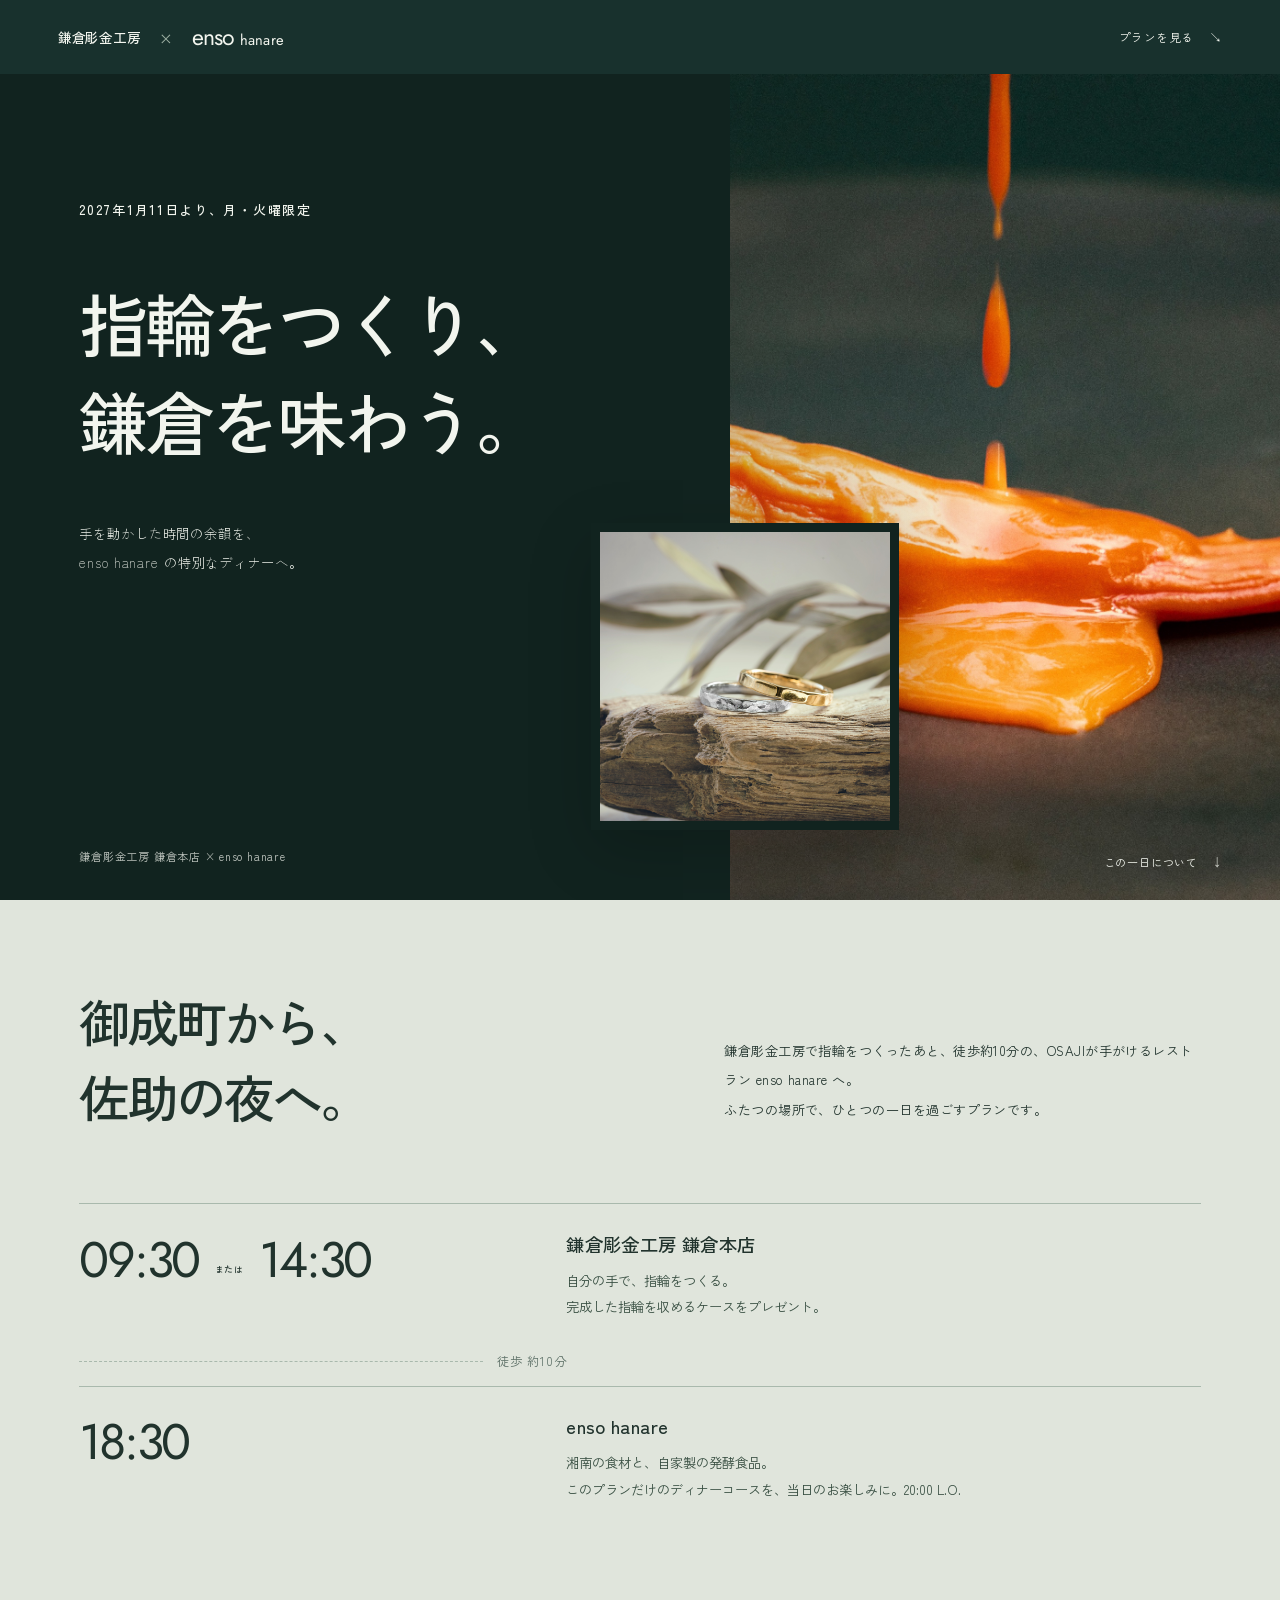
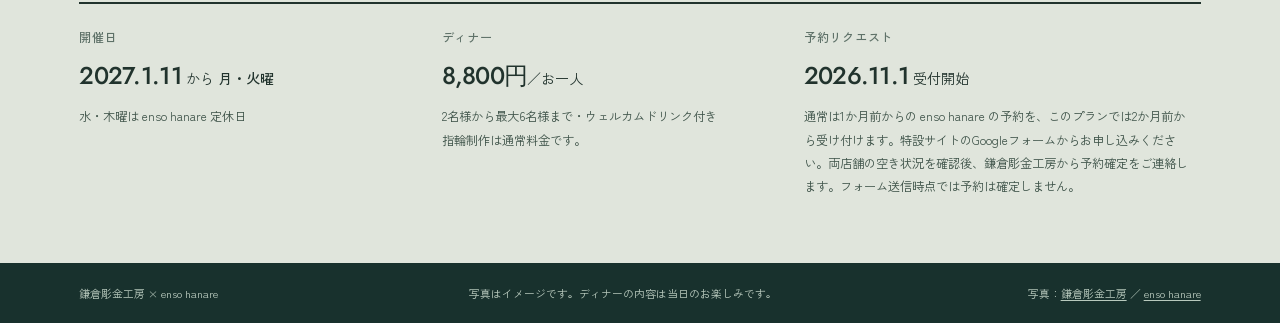
==== frontend-design/index.html @ 15d10b27 "Add frontend-design collaboration preview" ====
<!doctype html>
<html lang="ja">
  <head>
    <meta charset="utf-8" />
    <meta name="viewport" content="width=device-width, initial-scale=1" />
    <meta name="theme-color" content="#18312d" />
    <meta name="robots" content="noindex,nofollow,noarchive" />
    <meta name="description" content="鎌倉彫金工房で指輪をつくり、enso hanareで特別なディナーを。2027年1月11日から月曜・火曜限定でお楽しみいただけるコラボレーションプラン。" />
    <title>指輪をつくり、鎌倉を味わう。｜鎌倉彫金工房 × enso hanare</title>
    <link rel="preconnect" href="https://fonts.googleapis.com" />
    <link rel="preconnect" href="https://fonts.gstatic.com" crossorigin />
    <link href="https://fonts.googleapis.com/css2?family=Jost:wght@400;500;600&family=Zen+Kaku+Gothic+New:wght@300;400;500;700&display=swap" rel="stylesheet" />
    <link rel="preload" href="assets/enso-hanare-instagram-web.jpg" as="image" />
    <link rel="stylesheet" href="styles.css" />
  </head>
  <body>
    <a class="skip-link" href="#main">本文へ移動</a>

    <header class="masthead">
      <div class="brand-lockup" aria-label="鎌倉彫金工房とenso hanareの共同企画">
        <a href="https://kamakura-chokin.com/" target="_blank" rel="noopener noreferrer">鎌倉彫金工房</a>
        <span class="brand-cross" aria-hidden="true">×</span>
        <a class="enso-wordmark" href="https://www.enso-osaji.net/" target="_blank" rel="noopener noreferrer">enso <span>hanare</span></a>
      </div>
      <a class="masthead-link" href="#experience">プランを見る <span aria-hidden="true">↘</span></a>
    </header>

    <main id="main">
      <section class="hero" aria-labelledby="hero-title">
        <figure class="hero-food">
          <img src="assets/enso-hanare-instagram-web.jpg" width="1350" height="1800" alt="enso hanareの料理を仕上げる、ソースを注ぐ瞬間" fetchpriority="high" decoding="async" />
        </figure>
        <figure class="hero-rings">
          <img src="assets/kamakura-rings-instagram.jpg" width="4096" height="4096" alt="木の上に置かれた手づくりの指輪" decoding="async" />
        </figure>

        <div class="hero-content">
          <p class="hero-date">2027年1月11日より、月・火曜限定</p>
          <h1 id="hero-title">指輪をつくり、<br />鎌倉を味わう。</h1>
          <p class="hero-intro">手を動かした時間の余韻を、<br />enso hanare の特別なディナーへ。</p>
        </div>
        <div class="hero-bottom">
          <span>鎌倉彫金工房 鎌倉本店 × enso hanare</span>
          <a href="#experience">この一日について <span aria-hidden="true">↓</span></a>
        </div>
      </section>

      <section class="experience" id="experience" aria-labelledby="experience-title">
        <div class="experience-inner">
          <div class="experience-head">
            <h2 id="experience-title">御成町から、<br />佐助の夜へ。</h2>
            <p>鎌倉彫金工房で指輪をつくったあと、徒歩約10分の、OSAJIが手がけるレストラン enso hanare へ。<br />ふたつの場所で、ひとつの一日を過ごすプランです。</p>
          </div>

          <div class="day-route" aria-label="当日の流れ">
            <article class="route-stop">
              <div class="route-time">09:30 <span>または</span> 14:30</div>
              <div class="route-text">
                <h3>鎌倉彫金工房 鎌倉本店</h3>
                <p>自分の手で、指輪をつくる。<br />完成した指輪を収めるケースをプレゼント。</p>
              </div>
            </article>
            <div class="route-walk"><span aria-hidden="true"></span>徒歩 約10分</div>
            <article class="route-stop route-stop-dinner">
              <div class="route-time">18:30</div>
              <div class="route-text">
                <h3>enso hanare</h3>
                <p>湘南の食材と、自家製の発酵食品。<br />このプランだけのディナーコースを、当日のお楽しみに。20:00 L.O.</p>
              </div>
            </article>
          </div>

          <div class="plan-details">
            <div class="detail-block detail-date">
              <h3>開催日</h3>
              <p><strong>2027.1.11</strong> から <strong>月・火曜</strong></p>
              <small>水・木曜は enso hanare 定休日</small>
            </div>
            <div class="detail-block detail-price">
              <h3>ディナー</h3>
              <p><strong>8,800円</strong>／お一人</p>
              <small>2名様から最大6名様まで・ウェルカムドリンク付き<br />指輪制作は通常料金です。</small>
            </div>
            <div class="detail-block detail-reservation">
              <h3>予約リクエスト</h3>
              <p><strong>2026.11.1</strong> 受付開始</p>
              <small>通常は1か月前からの enso hanare の予約を、このプランでは2か月前から受け付けます。特設サイトのGoogleフォームからお申し込みください。両店舗の空き状況を確認後、鎌倉彫金工房から予約確定をご連絡します。フォーム送信時点では予約は確定しません。</small>
            </div>
          </div>
        </div>
      </section>
    </main>

    <footer class="site-footer">
      <span>鎌倉彫金工房 × enso hanare</span>
      <span>写真はイメージです。ディナーの内容は当日のお楽しみです。</span>
      <span>写真：<a href="https://www.instagram.com/kamakura_chokin/p/DdTVsb1GgyL/" target="_blank" rel="noopener noreferrer">鎌倉彫金工房</a> ／ <a href="https://www.instagram.com/enso_hanare/p/DdVPFkDokkN/" target="_blank" rel="noopener noreferrer">enso hanare</a></span>
    </footer>
  </body>
</html>
---- frontend-design/styles.css ----
:root {
  --forest: #18312d;
  --forest-deep: #11231f;
  --stone: #e0e5dc;
  --chalk: #f2f5ee;
  --print: #21332d;
  --muted: #5e7168;
  --rule: #a9b9ad;
  --body: "Zen Kaku Gothic New", "Hiragino Kaku Gothic ProN", sans-serif;
  --figures: "Jost", sans-serif;
}

*, *::before, *::after { box-sizing: border-box; }
html { scroll-behavior: smooth; }
body { min-width: 320px; margin: 0; background: var(--forest); color: var(--chalk); font-family: var(--body); -webkit-font-smoothing: antialiased; }
img { display: block; width: 100%; height: 100%; object-fit: cover; }
figure, h1, h2, h3, p { margin: 0; }
a { color: inherit; }
a:focus-visible { outline: 2px solid currentColor; outline-offset: 5px; }
.skip-link { position: absolute; z-index: 20; top: -5rem; left: 1rem; padding: .75rem 1rem; background: var(--chalk); color: var(--print); }
.skip-link:focus-visible { top: 1rem; }

.masthead { height: 74px; padding: 0 clamp(1.35rem, 4.5vw, 5.5rem); display: flex; justify-content: space-between; align-items: center; gap: 1rem; background: var(--forest); }
.brand-lockup { display: flex; align-items: center; gap: clamp(.75rem, 1.5vw, 1.6rem); min-width: 0; white-space: nowrap; }
.brand-lockup a { text-decoration: none; }
.brand-lockup a:hover, .masthead-link:hover, .hero-bottom a:hover { opacity: .68; }
.brand-lockup > a:first-child { font-size: clamp(.72rem, 1.05vw, .98rem); font-weight: 500; letter-spacing: .07em; }
.brand-cross { color: #9db0a3; font-family: var(--figures); font-size: 1.25rem; font-weight: 300; }
.enso-wordmark { font-family: var(--figures); font-size: clamp(1.18rem, 1.8vw, 1.65rem); font-weight: 400; letter-spacing: -.04em; }
.enso-wordmark span { font-size: .64em; letter-spacing: .01em; }
.masthead-link { flex: none; text-decoration: none; font-size: .72rem; letter-spacing: .05em; }
.masthead-link span { padding-left: .7rem; font-family: var(--figures); font-size: 1.1em; }

.hero { position: relative; min-height: max(680px, calc(100svh - 74px)); overflow: hidden; background: var(--forest-deep); }
.hero-food { position: absolute; inset: 0 0 0 57%; }
.hero-food img { object-position: center 50%; }
.hero-food::after { content: ""; position: absolute; inset: 0; background: linear-gradient(90deg, rgb(17 35 31 / .17), transparent 48%); pointer-events: none; }
.hero-rings { position: absolute; z-index: 2; width: clamp(240px, 24vw, 370px); aspect-ratio: 1; left: calc(57% - clamp(240px, 24vw, 370px) * .45); bottom: 8.5%; border: 9px solid var(--forest-deep); box-shadow: 0 20px 60px rgb(0 0 0 / .18); }
.hero-rings img { object-position: center 59%; }
.hero-content { position: relative; z-index: 1; width: 59%; padding: clamp(6rem, 14vh, 11rem) 3rem 10rem clamp(1.35rem, 6.2vw, 7.4rem); }
.hero-date { margin-bottom: clamp(2.5rem, 6vh, 5rem); font-size: clamp(.78rem, 1.02vw, .95rem); font-weight: 500; letter-spacing: .13em; }
h1 { font-size: clamp(3.3rem, 5.4vw, 6.25rem); font-weight: 500; letter-spacing: -.045em; line-height: 1.42; white-space: nowrap; }
.hero-intro { margin-top: clamp(2.3rem, 5.5vh, 4.3rem); font-size: clamp(.84rem, 1vw, 1rem); font-weight: 300; line-height: 2.2; letter-spacing: .065em; }
.hero-bottom { position: absolute; z-index: 3; bottom: 1.6rem; left: clamp(1.35rem, 6.2vw, 7.4rem); right: clamp(1.35rem, 4.5vw, 5.5rem); display: flex; justify-content: space-between; gap: 2rem; font-size: .69rem; letter-spacing: .07em; }
.hero-bottom span { opacity: .77; }
.hero-bottom a { text-decoration: none; white-space: nowrap; }
.hero-bottom a span { padding-left: .7rem; font-family: var(--figures); font-size: 1.1rem; }

.experience { min-height: 100svh; padding: clamp(4rem, 6.6vw, 7rem) clamp(1.35rem, 6.2vw, 7.4rem) clamp(4rem, 5vw, 6rem); background: var(--stone); color: var(--print); }
.experience-inner { max-width: 1480px; margin: 0 auto; }
.experience-head { display: grid; grid-template-columns: 1fr minmax(25rem, .82fr); align-items: end; gap: 4rem; }
h2 { font-size: clamp(2.45rem, 4vw, 4.6rem); font-weight: 500; letter-spacing: -.055em; line-height: 1.45; }
.experience-head > p { padding-bottom: .55rem; font-size: clamp(.82rem, 1vw, .96rem); line-height: 2.25; letter-spacing: .035em; }
.day-route { margin-top: clamp(3rem, 5.5vw, 5.5rem); }
.route-stop { display: grid; grid-template-columns: minmax(15.5rem, .8fr) minmax(0, 1.2fr); gap: clamp(2rem, 5vw, 6rem); align-items: start; padding: 1.65rem 0 1.75rem; border-top: 1px solid var(--rule); }
.route-time { font-family: var(--figures); font-size: clamp(2.65rem, 3.9vw, 4.7rem); font-weight: 400; letter-spacing: -.045em; line-height: 1.2; white-space: nowrap; }
.route-time span { display: inline-block; padding: 0 .35em; font-family: var(--body); font-size: .18em; font-weight: 500; letter-spacing: .05em; vertical-align: .45em; }
.route-text h3 { margin-bottom: .7rem; font-size: clamp(1.15rem, 1.35vw, 1.45rem); font-weight: 500; letter-spacing: .02em; }
.route-text p { color: #364d40; font-size: clamp(.83rem, .95vw, .96rem); line-height: 2; }
.route-walk { display: flex; align-items: center; gap: .9rem; padding: .2rem 0 1rem; color: var(--muted); font-size: .77rem; letter-spacing: .07em; }
.route-walk span { width: clamp(15.5rem, 36%, 36rem); border-top: 1px dashed var(--rule); }
.route-stop-dinner { padding-top: 1.6rem; border-top: 1px solid var(--rule); }
.plan-details { display: grid; grid-template-columns: .93fr .93fr 1.14fr; gap: clamp(1.8rem, 3vw, 4rem); margin-top: clamp(3.5rem, 5.5vw, 6rem); padding-top: 1.5rem; border-top: 2px solid var(--print); }
.detail-block h3 { margin-bottom: .8rem; color: var(--muted); font-size: .76rem; font-weight: 500; letter-spacing: .065em; }
.detail-block p { margin-bottom: .75rem; font-size: clamp(.88rem, 1vw, 1rem); }
.detail-block p strong { font-family: var(--figures); font-size: clamp(1.5rem, 1.9vw, 2rem); font-weight: 500; letter-spacing: -.03em; }
.detail-date p strong:last-child { font-family: var(--body); font-size: 1em; font-weight: 500; letter-spacing: 0; }
.detail-block small { display: block; max-width: 24rem; color: #3d5248; font-size: .77rem; line-height: 1.9; }
.site-footer { display: flex; justify-content: space-between; flex-wrap: wrap; gap: .8rem 2rem; padding: 1.3rem clamp(1.35rem, 6.2vw, 7.4rem); background: var(--forest); color: #b8c9bd; font-size: .68rem; line-height: 1.7; }
.site-footer a { text-underline-offset: .2em; }

@media (max-width: 1060px) {
  .hero-content { width: 64%; }
  h1 { font-size: clamp(3.2rem, 5.3vw, 4.7rem); }
  .experience-head { grid-template-columns: 1fr minmax(20rem, .8fr); gap: 2rem; }
  .route-stop { grid-template-columns: 17rem 1fr; }
}
@media (max-width: 760px) {
  .masthead { height: 64px; }
  .brand-lockup { gap: .6rem; }
  .brand-lockup > a:first-child { font-size: .68rem; letter-spacing: .02em; }
  .enso-wordmark { font-size: 1.18rem; }
  .masthead-link { display: none; }
  .hero { min-height: 0; padding-top: 43svh; overflow: visible; }
  .hero-food { inset: 0 0 auto 0; height: 43svh; }
  .hero-food img { object-position: center 60%; }
  .hero-food::after { background: linear-gradient(0deg, rgb(17 35 31 / .2), transparent 50%); }
  .hero-rings { width: clamp(130px, 35vw, 220px); left: auto; right: 6vw; top: calc(43svh - clamp(130px, 35vw, 220px) * .48); bottom: auto; border-width: 6px; }
  .hero-content { width: 100%; min-height: 26rem; padding: clamp(4rem, 11vw, 6rem) 1.5rem 7rem; }
  .hero-date { max-width: 58%; margin-bottom: 2rem; font-size: .7rem; line-height: 1.6; }
  h1 { font-size: clamp(2.45rem, 8vw, 4rem); line-height: 1.5; letter-spacing: -.055em; }
  .hero-intro { margin-top: 1.7rem; font-size: .81rem; line-height: 2; }
  .hero-bottom { bottom: 1.25rem; left: 1.5rem; right: 1.5rem; }
  .hero-bottom > span { display: none; }
  .experience { padding: 4.5rem 1.5rem 4rem; }
  .experience-head { display: block; }
  h2 { font-size: clamp(2.25rem, 7vw, 3.6rem); }
  .experience-head > p { margin-top: 1.7rem; padding: 0; font-size: .83rem; }
  .experience-head > p br { display: none; }
  .day-route { margin-top: 3rem; }
  .route-stop { display: block; padding: 1.5rem 0 1.7rem; }
  .route-time { margin-bottom: 1.1rem; font-size: 3.25rem; }
  .route-walk { padding: .2rem 0 1.3rem; }
  .route-walk span { width: 4.5rem; }
  .plan-details { grid-template-columns: repeat(2, minmax(0, 1fr)); gap: 2rem 1.3rem; margin-top: 3.5rem; }
  .detail-reservation { grid-column: 1 / -1; padding-top: 1.25rem; border-top: 1px solid var(--rule); }
  .site-footer { padding: 1.5rem; }
}
@media (max-width: 440px) {
  .hero-content { padding-left: 1.2rem; padding-right: 1.2rem; }
  .hero-rings { right: 1.2rem; }
  .hero-bottom { left: 1.2rem; right: 1.2rem; }
  .experience { padding-left: 1.2rem; padding-right: 1.2rem; }
  h1 { font-size: clamp(2.2rem, 8.3vw, 2.7rem); }
  .route-time { font-size: 2.7rem; }
  .plan-details { grid-template-columns: 1fr; gap: 1.35rem; }
  .detail-block + .detail-block { padding-top: 1.15rem; border-top: 1px solid var(--rule); }
  .detail-reservation { grid-column: auto; }
  .site-footer { padding-left: 1.2rem; padding-right: 1.2rem; }
}
@media (prefers-reduced-motion: reduce) { html { scroll-behavior: auto; } }
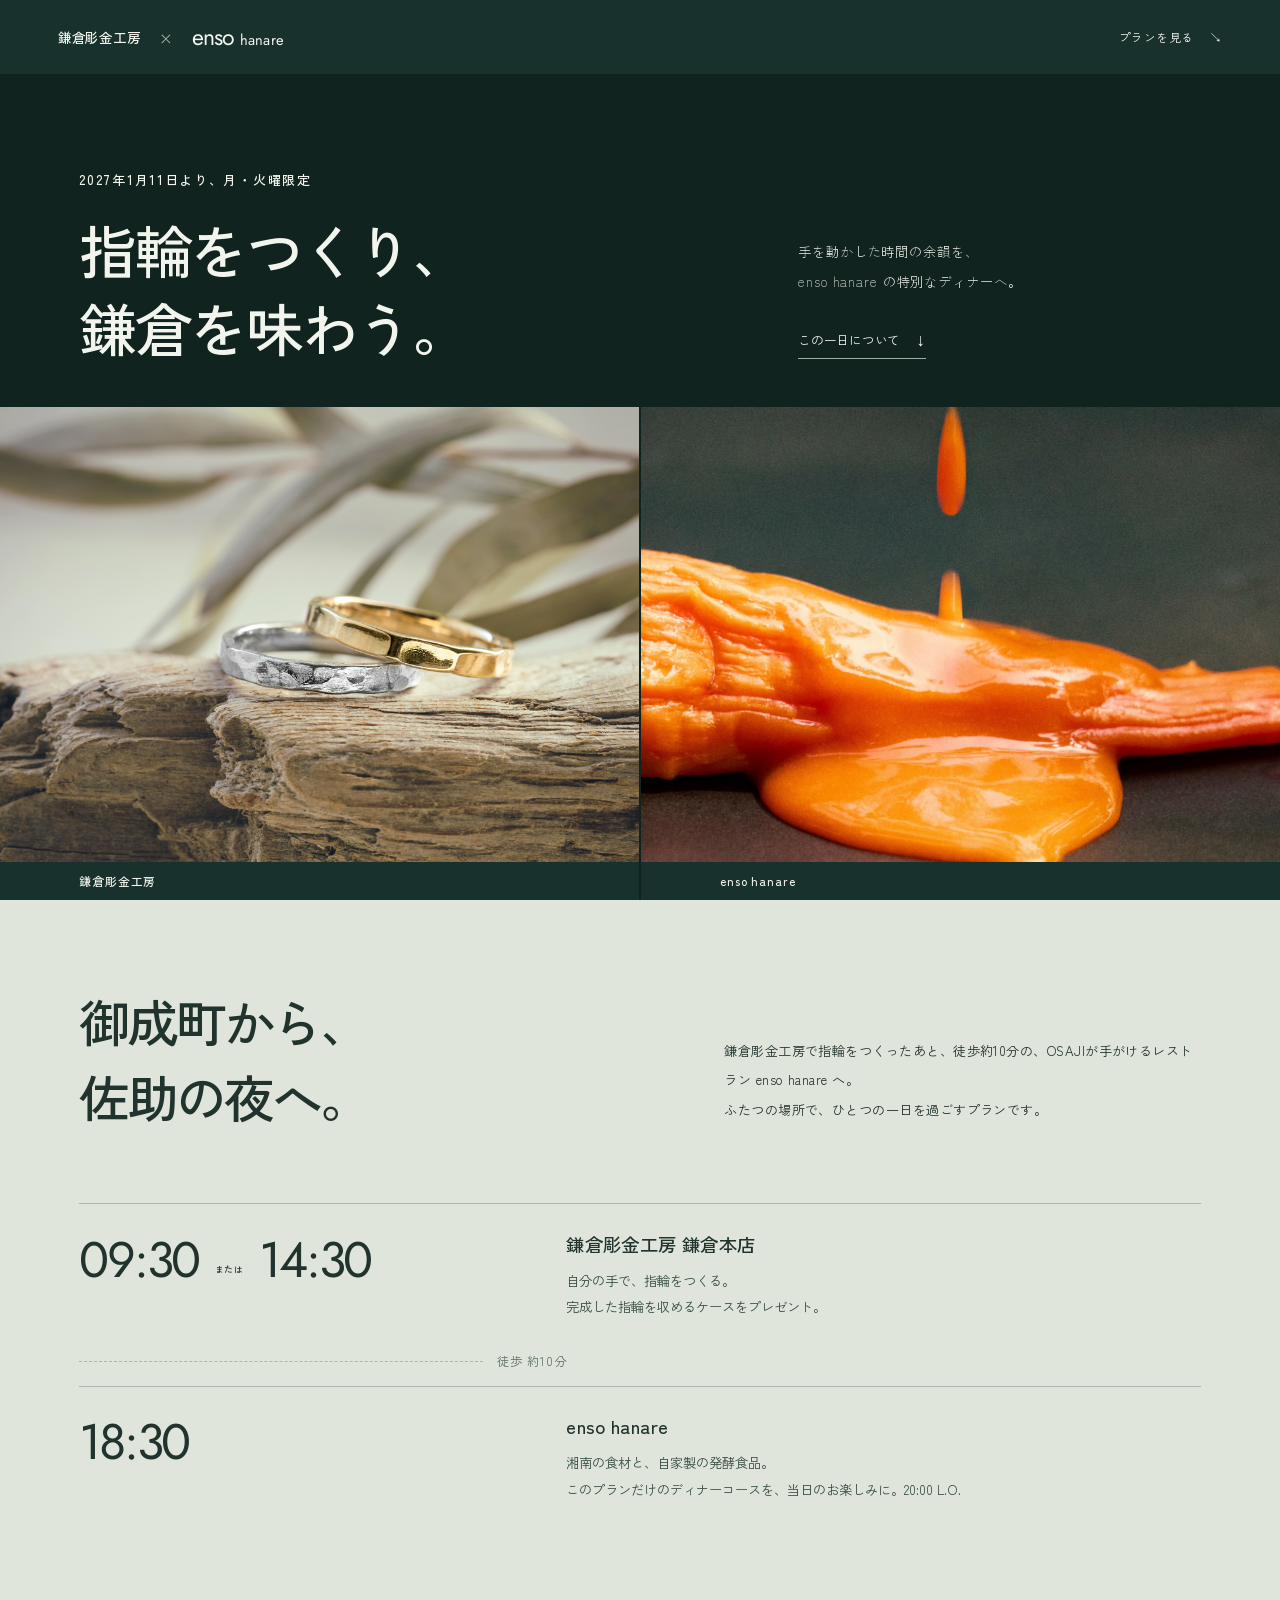
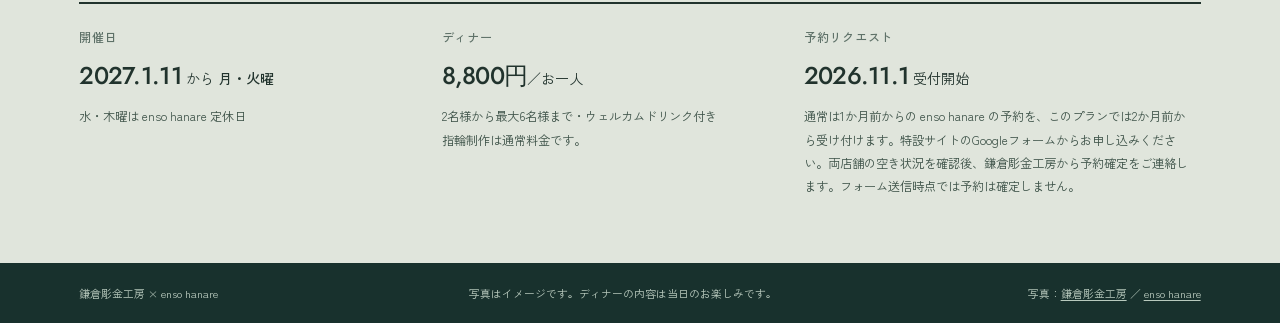
==== commit 63b7ef01: "Give both brand photos equal prominence" ====
--- a/frontend-design/index.html
+++ b/frontend-design/index.html
@@ -27,21 +27,25 @@
 
     <main id="main">
       <section class="hero" aria-labelledby="hero-title">
-        <figure class="hero-food">
-          <img src="assets/enso-hanare-instagram-web.jpg" width="1350" height="1800" alt="enso hanareの料理を仕上げる、ソースを注ぐ瞬間" fetchpriority="high" decoding="async" />
-        </figure>
-        <figure class="hero-rings">
-          <img src="assets/kamakura-rings-instagram.jpg" width="4096" height="4096" alt="木の上に置かれた手づくりの指輪" decoding="async" />
-        </figure>
-
         <div class="hero-content">
-          <p class="hero-date">2027年1月11日より、月・火曜限定</p>
-          <h1 id="hero-title">指輪をつくり、<br />鎌倉を味わう。</h1>
-          <p class="hero-intro">手を動かした時間の余韻を、<br />enso hanare の特別なディナーへ。</p>
+          <div class="hero-heading">
+            <p class="hero-date">2027年1月11日より、月・火曜限定</p>
+            <h1 id="hero-title">指輪をつくり、<br />鎌倉を味わう。</h1>
+          </div>
+          <div class="hero-aside">
+            <p class="hero-intro">手を動かした時間の余韻を、<br />enso hanare の特別なディナーへ。</p>
+            <a class="hero-scroll" href="#experience">この一日について <span aria-hidden="true">↓</span></a>
+          </div>
         </div>
-        <div class="hero-bottom">
-          <span>鎌倉彫金工房 鎌倉本店 × enso hanare</span>
-          <a href="#experience">この一日について <span aria-hidden="true">↓</span></a>
+        <div class="hero-gallery" aria-label="両ブランドの写真">
+          <figure class="hero-photo">
+            <img src="assets/kamakura-rings-instagram.jpg" width="4096" height="4096" alt="木の上に置かれた手づくりの指輪" fetchpriority="high" decoding="async" />
+            <figcaption>鎌倉彫金工房</figcaption>
+          </figure>
+          <figure class="hero-photo">
+            <img src="assets/enso-hanare-instagram-web.jpg" width="1350" height="1800" alt="enso hanareの料理を仕上げる、ソースを注ぐ瞬間" fetchpriority="high" decoding="async" />
+            <figcaption>enso hanare</figcaption>
+          </figure>
         </div>
       </section>
 
--- a/frontend-design/styles.css
+++ b/frontend-design/styles.css
@@ -23,7 +23,7 @@
 .masthead { height: 74px; padding: 0 clamp(1.35rem, 4.5vw, 5.5rem); display: flex; justify-content: space-between; align-items: center; gap: 1rem; background: var(--forest); }
 .brand-lockup { display: flex; align-items: center; gap: clamp(.75rem, 1.5vw, 1.6rem); min-width: 0; white-space: nowrap; }
 .brand-lockup a { text-decoration: none; }
-.brand-lockup a:hover, .masthead-link:hover, .hero-bottom a:hover { opacity: .68; }
+.brand-lockup a:hover, .masthead-link:hover, .hero-scroll:hover { opacity: .68; }
 .brand-lockup > a:first-child { font-size: clamp(.72rem, 1.05vw, .98rem); font-weight: 500; letter-spacing: .07em; }
 .brand-cross { color: #9db0a3; font-family: var(--figures); font-size: 1.25rem; font-weight: 300; }
 .enso-wordmark { font-family: var(--figures); font-size: clamp(1.18rem, 1.8vw, 1.65rem); font-weight: 400; letter-spacing: -.04em; }
@@ -31,20 +31,20 @@
 .masthead-link { flex: none; text-decoration: none; font-size: .72rem; letter-spacing: .05em; }
 .masthead-link span { padding-left: .7rem; font-family: var(--figures); font-size: 1.1em; }
 
-.hero { position: relative; min-height: max(680px, calc(100svh - 74px)); overflow: hidden; background: var(--forest-deep); }
-.hero-food { position: absolute; inset: 0 0 0 57%; }
-.hero-food img { object-position: center 50%; }
-.hero-food::after { content: ""; position: absolute; inset: 0; background: linear-gradient(90deg, rgb(17 35 31 / .17), transparent 48%); pointer-events: none; }
-.hero-rings { position: absolute; z-index: 2; width: clamp(240px, 24vw, 370px); aspect-ratio: 1; left: calc(57% - clamp(240px, 24vw, 370px) * .45); bottom: 8.5%; border: 9px solid var(--forest-deep); box-shadow: 0 20px 60px rgb(0 0 0 / .18); }
-.hero-rings img { object-position: center 59%; }
-.hero-content { position: relative; z-index: 1; width: 59%; padding: clamp(6rem, 14vh, 11rem) 3rem 10rem clamp(1.35rem, 6.2vw, 7.4rem); }
-.hero-date { margin-bottom: clamp(2.5rem, 6vh, 5rem); font-size: clamp(.78rem, 1.02vw, .95rem); font-weight: 500; letter-spacing: .13em; }
-h1 { font-size: clamp(3.3rem, 5.4vw, 6.25rem); font-weight: 500; letter-spacing: -.045em; line-height: 1.42; white-space: nowrap; }
-.hero-intro { margin-top: clamp(2.3rem, 5.5vh, 4.3rem); font-size: clamp(.84rem, 1vw, 1rem); font-weight: 300; line-height: 2.2; letter-spacing: .065em; }
-.hero-bottom { position: absolute; z-index: 3; bottom: 1.6rem; left: clamp(1.35rem, 6.2vw, 7.4rem); right: clamp(1.35rem, 4.5vw, 5.5rem); display: flex; justify-content: space-between; gap: 2rem; font-size: .69rem; letter-spacing: .07em; }
-.hero-bottom span { opacity: .77; }
-.hero-bottom a { text-decoration: none; white-space: nowrap; }
-.hero-bottom a span { padding-left: .7rem; font-family: var(--figures); font-size: 1.1rem; }
+.hero { height: max(680px, calc(100svh - 74px)); display: grid; grid-template-rows: auto minmax(320px, 1fr); background: var(--forest-deep); }
+.hero-content { min-height: clamp(290px, 37vh, 370px); display: grid; grid-template-columns: minmax(0, 1.25fr) minmax(18rem, .75fr); align-items: end; gap: 3rem; padding: clamp(2rem, 4.5vh, 3.5rem) clamp(1.35rem, 6.2vw, 7.4rem) clamp(2.2rem, 4.5vh, 3.5rem); }
+.hero-date { margin-bottom: 1.35rem; font-size: clamp(.78rem, 1.02vw, .95rem); font-weight: 500; letter-spacing: .13em; }
+h1 { font-size: clamp(3.2rem, 4.5vw, 5.5rem); font-weight: 500; letter-spacing: -.045em; line-height: 1.35; white-space: nowrap; }
+.hero-aside { padding-bottom: .45rem; }
+.hero-intro { font-size: clamp(.84rem, 1vw, 1rem); font-weight: 300; line-height: 2.2; letter-spacing: .065em; }
+.hero-scroll { display: inline-flex; align-items: center; gap: 1rem; margin-top: 1.9rem; padding-bottom: .35rem; border-bottom: 1px solid #9db0a3; text-decoration: none; font-size: .78rem; letter-spacing: .06em; }
+.hero-scroll span { font-family: var(--figures); font-size: 1.1rem; }
+.hero-gallery { min-height: 0; display: grid; grid-template-columns: repeat(2, minmax(0, 1fr)); gap: 2px; background: var(--forest-deep); }
+.hero-photo { min-width: 0; min-height: 0; display: grid; grid-template-rows: minmax(0, 1fr) auto; overflow: hidden; }
+.hero-photo img { min-height: 0; }
+.hero-photo:first-child img { object-position: center 62%; }
+.hero-photo:last-child img { object-position: center 54%; }
+.hero-photo figcaption { min-height: 2.4rem; display: flex; align-items: center; padding: .4rem clamp(1.35rem, 6.2vw, 7.4rem); background: var(--forest); font-size: .73rem; font-weight: 500; letter-spacing: .07em; }
 
 .experience { min-height: 100svh; padding: clamp(4rem, 6.6vw, 7rem) clamp(1.35rem, 6.2vw, 7.4rem) clamp(4rem, 5vw, 6rem); background: var(--stone); color: var(--print); }
 .experience-inner { max-width: 1480px; margin: 0 auto; }
@@ -70,8 +70,8 @@
 .site-footer a { text-underline-offset: .2em; }
 
 @media (max-width: 1060px) {
-  .hero-content { width: 64%; }
-  h1 { font-size: clamp(3.2rem, 5.3vw, 4.7rem); }
+  .hero-content { grid-template-columns: minmax(0, 1fr) minmax(15rem, .55fr); gap: 1.5rem; }
+  h1 { font-size: clamp(2.8rem, 4.5vw, 4.7rem); }
   .experience-head { grid-template-columns: 1fr minmax(20rem, .8fr); gap: 2rem; }
   .route-stop { grid-template-columns: 17rem 1fr; }
 }
@@ -81,17 +81,14 @@
   .brand-lockup > a:first-child { font-size: .68rem; letter-spacing: .02em; }
   .enso-wordmark { font-size: 1.18rem; }
   .masthead-link { display: none; }
-  .hero { min-height: 0; padding-top: 43svh; overflow: visible; }
-  .hero-food { inset: 0 0 auto 0; height: 43svh; }
-  .hero-food img { object-position: center 60%; }
-  .hero-food::after { background: linear-gradient(0deg, rgb(17 35 31 / .2), transparent 50%); }
-  .hero-rings { width: clamp(130px, 35vw, 220px); left: auto; right: 6vw; top: calc(43svh - clamp(130px, 35vw, 220px) * .48); bottom: auto; border-width: 6px; }
-  .hero-content { width: 100%; min-height: 26rem; padding: clamp(4rem, 11vw, 6rem) 1.5rem 7rem; }
-  .hero-date { max-width: 58%; margin-bottom: 2rem; font-size: .7rem; line-height: 1.6; }
-  h1 { font-size: clamp(2.45rem, 8vw, 4rem); line-height: 1.5; letter-spacing: -.055em; }
-  .hero-intro { margin-top: 1.7rem; font-size: .81rem; line-height: 2; }
-  .hero-bottom { bottom: 1.25rem; left: 1.5rem; right: 1.5rem; }
-  .hero-bottom > span { display: none; }
+  .hero { height: max(656px, calc(100svh - 64px)); grid-template-rows: auto minmax(35svh, 1fr); }
+  .hero-content { min-height: 25rem; display: block; padding: 3rem 1.5rem 2.5rem; }
+  .hero-date { margin-bottom: 1.5rem; font-size: .7rem; line-height: 1.6; }
+  h1 { font-size: clamp(2.45rem, 8vw, 4rem); line-height: 1.45; letter-spacing: -.055em; }
+  .hero-aside { margin-top: 1.5rem; padding-bottom: 0; }
+  .hero-intro { font-size: .81rem; line-height: 2; }
+  .hero-scroll { margin-top: 1rem; }
+  .hero-photo figcaption { padding-left: 1.5rem; padding-right: 1.5rem; }
   .experience { padding: 4.5rem 1.5rem 4rem; }
   .experience-head { display: block; }
   h2 { font-size: clamp(2.25rem, 7vw, 3.6rem); }
@@ -108,8 +105,7 @@
 }
 @media (max-width: 440px) {
   .hero-content { padding-left: 1.2rem; padding-right: 1.2rem; }
-  .hero-rings { right: 1.2rem; }
-  .hero-bottom { left: 1.2rem; right: 1.2rem; }
+  .hero-photo figcaption { padding-left: 1.2rem; padding-right: 1.2rem; font-size: .67rem; }
   .experience { padding-left: 1.2rem; padding-right: 1.2rem; }
   h1 { font-size: clamp(2.2rem, 8.3vw, 2.7rem); }
   .route-time { font-size: 2.7rem; }
